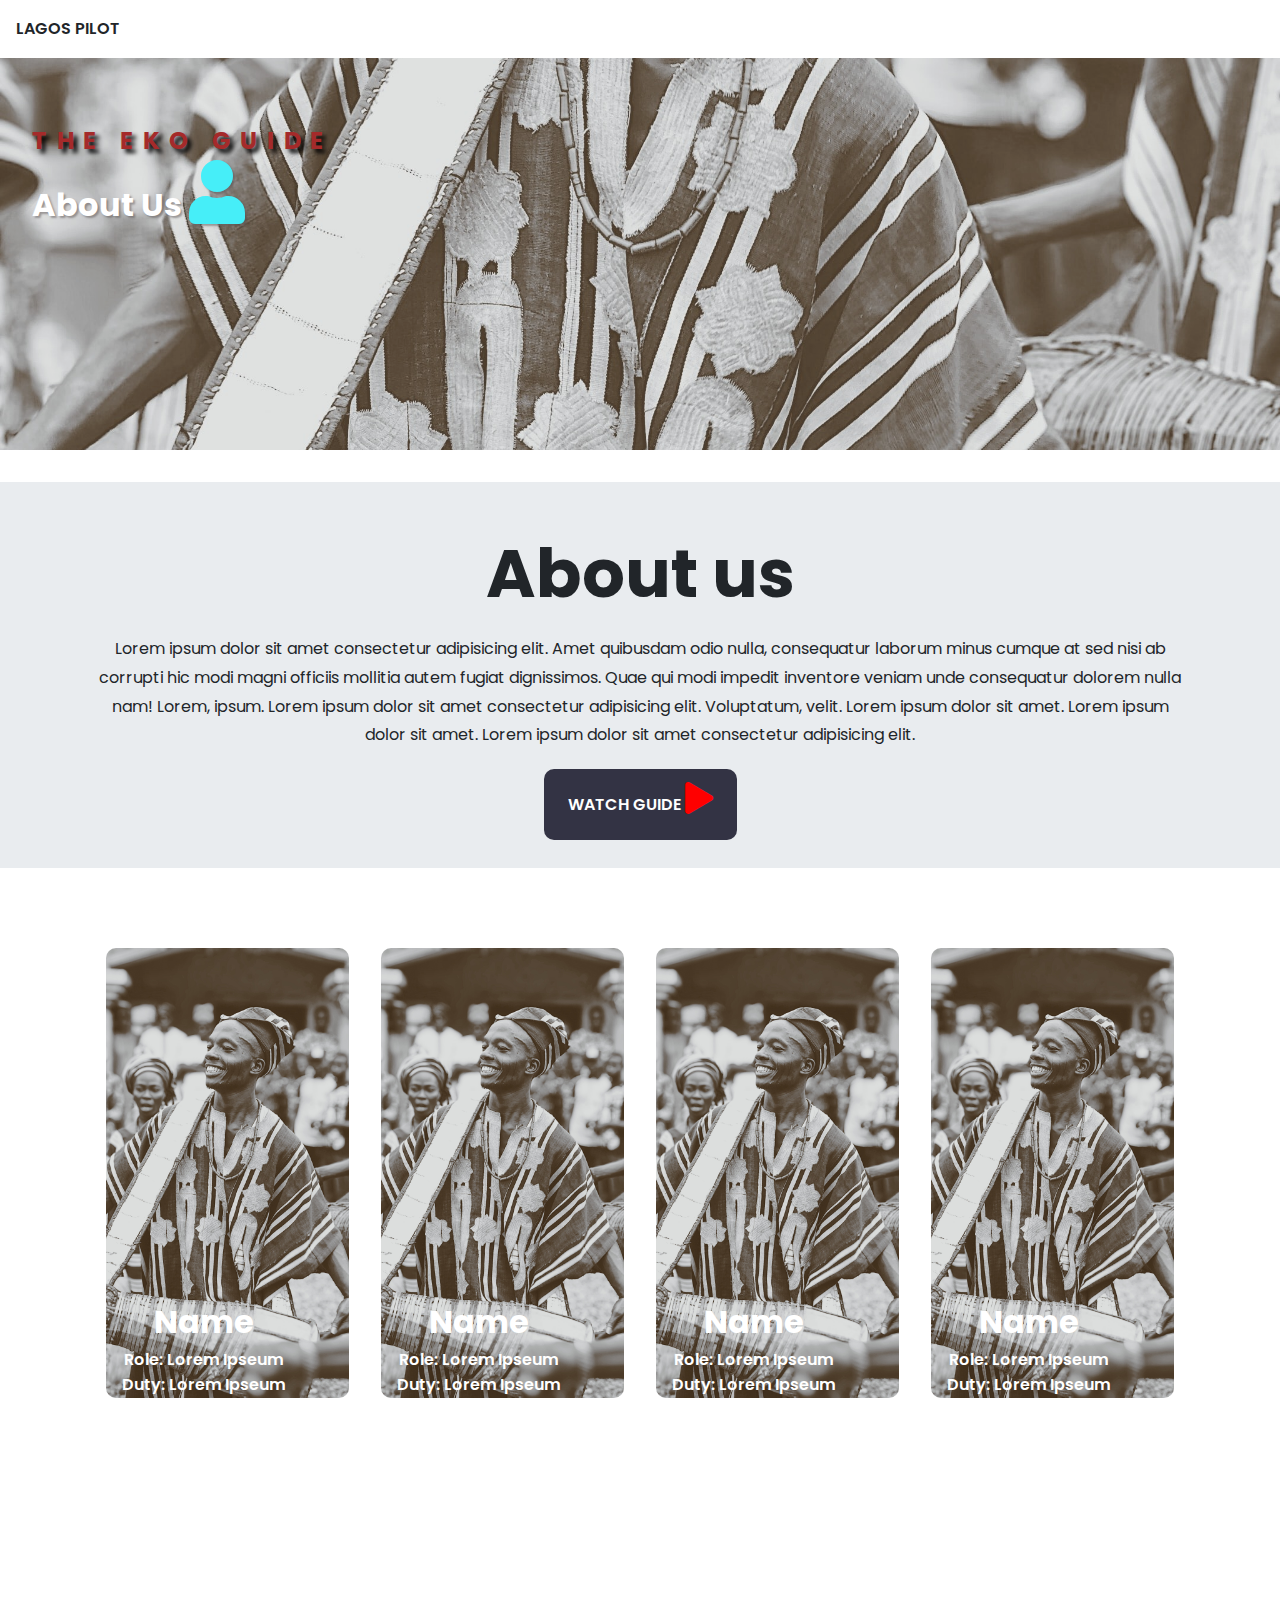
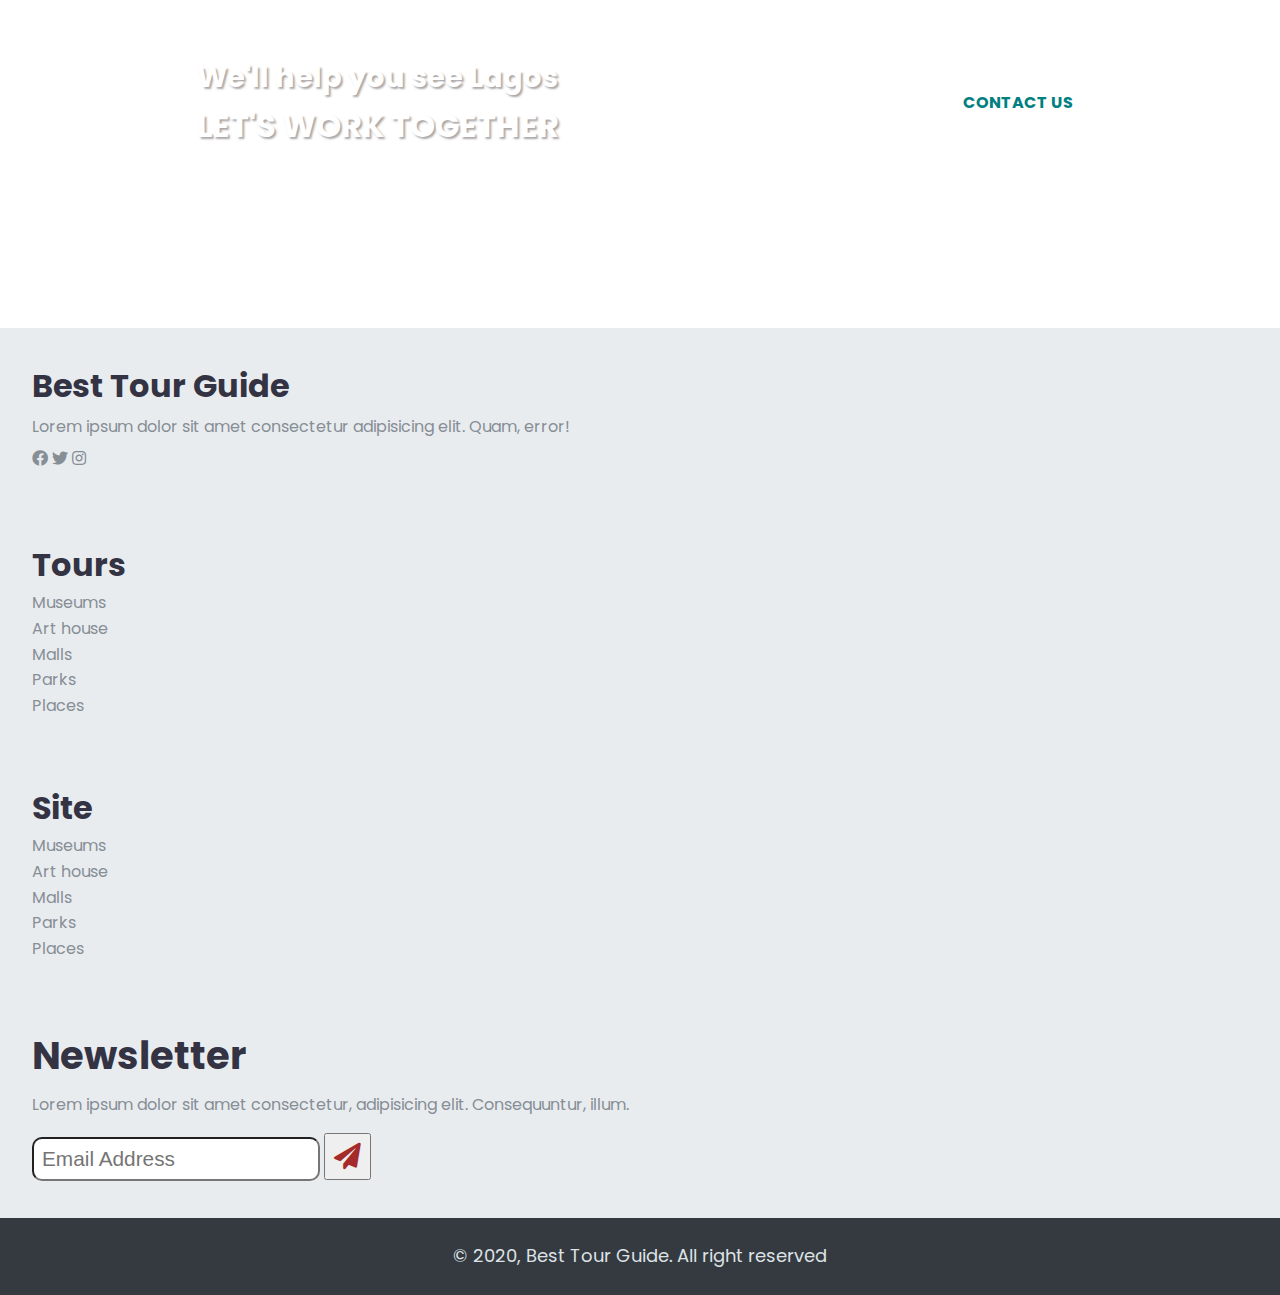
==== about.html @ 3d78832c "first" ====
<!DOCTYPE html>
<html lang="en">
<head>
    <meta charset="UTF-8">
    <meta name="viewport" content="width=device-width, initial-scale=1.0">
    <link rel="stylesheet" href="css/all.min.css">
    <link rel="stylesheet" href="css/fontawesome.min.css">
    <link rel="stylesheet" href="css/about.css">
    <link rel="stylesheet" href="css/mobile.css">
    <link href="https://fonts.googleapis.com/css2?family=Poppins:wght@300&family=Raleway&family=Roboto&display=swap" rel="stylesheet">
    <title>Lagos PIlot | About</title>
</head>
<body>
    <header>
        <nav>
            <p>Lagos Pilot</p>
            <div id="nav_label_search">
                <label for="search-search">
                    <i class="fa fa-search"></i>
                </label>
                <input type="search" name="search"
                placeholder="Search" id="header_search">
            </div>
            <ul>
                
                <li>
                    <a href="index.html">Home</a>
                </li>
                <li>
                    <a href="#" class="current">About</a>
                </li>
                <li>
                    <a href="contact.html">Contact</a>
                </li>
                <li>
                    <a href="#">Sign In</a>
                </li>
                <li>
                    <a href="#">Sign Up</a>
                </li>
            </ul>
        </nav>
        
        <section class="header-content-section">
            <h2>
               The Eko guide
            </h2>
            <h1>About Us <i class="fa fa-user fa-2x" aria-hidden="true"></i></h1>
        </section>
    </header>

    <section id="About-Lagos-Pilot">
        <div class="container-about-us">
            <h1>About us</h1>
            <p>Lorem ipsum dolor sit amet consectetur adipisicing elit. 
                Amet quibusdam odio nulla, consequatur laborum minus cumque
                 at sed nisi ab corrupti hic modi magni officiis mollitia
                autem fugiat dignissimos. Quae qui modi impedit inventore
                 veniam unde consequatur dolorem nulla nam! Lorem, ipsum.
                 Lorem ipsum dolor sit amet consectetur adipisicing elit.
                Voluptatum, velit. Lorem ipsum dolor sit amet. Lorem ipsum 
                dolor sit amet. Lorem ipsum dolor sit amet consectetur adipisicing elit.
            </p>
           
            <a class="btn" href="#">
                Watch Guide <i class="fa fa-play fa-2x" aria-hidden="true"></i>
            </a> 
        </div>
    </section>

    <section id="about-the-team">
        <div class="container-about-team">
            <div class="row-flow row-1">
                <a class="team-row" href="#">
                    <h1>Name</h1>
                    <p>Role: Lorem Ipseum</p>
                    <p>Duty: Lorem Ipseum</p>
                </a>
            </div>
            <div class="row-flow row-2">
                <a class="team-row" href="#">
                    <h1>Name</h1>
                    <p>Role: Lorem Ipseum</p>
                    <p>Duty: Lorem Ipseum</p>
                </a>
            </div>
            <div class="row-flow row-3">
                <a class="team-row" href="#">
                    <h1>Name</h1>
                    <p>Role: Lorem Ipseum</p>
                    <p>Duty: Lorem Ipseum</p>
                </a>
            </div>
            <div class="row-flow row-4">
                <a class="team-row" href="#">
                    <h1>Name</h1>
                    <p>Role: Lorem Ipseum</p>
                    <p>Duty: Lorem Ipseum</p>
                </a>
            </div>
        </div>
    </section>

    <section id="section-contact-us">
        <div class="bg-contact-us">
            <div class="flex-contact-us">
                <p>We'll help you see Lagos</p>
                <h1>Let's Work Together</h1>
            </div>
            <a href="#">Contact us</a>
        </div>
    </section>

    <section id="section-what-footer">
        <div class="what-footer-container">
            <div class="section-footer-link-details">
                <h1>
                    Best Tour Guide
                </h1>
                <p>Lorem ipsum dolor sit amet consectetur adipisicing elit. Quam, error!</p>
                <div>
                    <a href="#"><i class="fab fa-facebook"></i></a>
                    <a href="#"><i class="fab fa-twitter"></i></a>
                    <a href="#"><i class="fab fa-instagram"></i></a>
                    <a href="#"><i class="fab fa-gmail"></i></a>
                </div>
            </div>

            <div class="footer-links">
                <h1>Tours</h1>
                <ul>
                    <li><a href="#">Museums</a></li>
                    <li><a href="#">Art house</a></li>
                    <li><a href="#">Malls</a></li>
                    <li><a href="#">Parks</a></li>
                    <li><a href="#">Places</a></li>
                </ul>
            </div>

            <div class="footer-links-2">
                <h1>Site</h1>
                <ul>
                    <li><a href="#">Museums</a></li>
                    <li><a href="#">Art house</a></li>
                    <li><a href="#">Malls</a></li>
                    <li><a href="#">Parks</a></li>
                    <li><a href="#">Places</a></li>
                </ul>
            </div>
            

            <div class="section-offers">
                <h1>Newsletter</h1>
                <p>Lorem ipsum dolor sit amet consectetur, adipisicing elit. Consequuntur, illum.</p>
                <label for="mail" id="e-mail"></label>
                <input type="email" id="mail" placeholder="Email Address">
                <button><a href="#"><i class="fa fa-paper-plane fa-2x"></i></a></button>
            </div>
        </div>    
    </section>

    <footer>
        <p>&copy; 2020, Best Tour Guide. All right reserved</p>
    </footer>
</body>
</html>
---- css/about.css ----
:root {
    --primary-color: ;
    --secondary-color: ;
    --bg-color: ;
}

/* font-family: 'Poppins', sans-serif;
font-family: 'Raleway', sans-serif;
font-family: 'Roboto', sans-serif;
 */

* {
    padding: 0;
    margin: 0;
    box-sizing: border-box;
}

html {
    scroll-behavior: smooth;
}

ul {
    list-style: none;
}

a {
    text-decoration: none;
}

img {
    width: 100%;
    height: 100%;
}

body{
    color: #212529;
    font-family: 'Poppins', sans-serif;
    line-height: 1.6;
    background-color: #fff;
}

/* header */
header {
    height: 50vh;
}

.header-content-section::before {
    content: '';
    background: url('../img/lagos-culture-img.jpg') no-repeat
    center center/cover;
    position: absolute;
    top: 0;
    left: 0;
    z-index: -1;
    width: 100%;
    height: 50vh;
    opacity: 0.9;
}

nav {
    display: flex;
    justify-content: space-between;
    padding: 1rem;
    background: white;
    padding: 1rem;
}

nav p {
    text-transform: uppercase;
    text-shadow: aqua;
    font-weight: 600;
}

nav ul {
    display: flex;
}

nav ul li a {
    padding: 0.7rem;
    color: rgba(0,0,0,0.5);
}

nav ul li a.current {
    color: rgb(0,0,0);
} 

nav ul li a:hover {
    color: rgb(0,0,0);
}

#nav_label_search label {
    position: absolute;
}

#nav_label_search input {
    padding: 4px 8px 4px 32px;
}

#nav_label_search label .fa-search:before {
    content: "\f002";
    padding-left: 0.8rem;
}

header .header-content-section {
    margin: 4rem 0;
    padding-left: 2rem;
}

.header-content-section h2 {
    text-transform: uppercase;
    color: brown;
    text-shadow: 4px 4px 4px #000;
    letter-spacing: 0.6rem;
    font-weight: bold;
}

.header-content-section h1 {
    font-weight: 700;
    text-shadow: 2px 2px 2px rgba(90, 82, 82, 0.5);
    margin-bottom: 0.8rem;
    font-size: 4.5rem;
    color: #fff;
}

.fa-user {
    color: #46eef8;
}

/* About Us */
#About-Lagos-Pilot {
    margin-top: 2rem;
    background: #e9ecef;
    padding-bottom: 3rem;
}

#About-Lagos-Pilot .container-about-us {
    max-width: 1100px;
    width: 100%;
    text-align: center;
    line-height: 1.8;
    margin: 0 auto;
}

#About-Lagos-Pilot .container-about-us h1 {
    font-size: 4.2rem;
    padding-top: 2rem;
}

#About-Lagos-Pilot .container-about-us p {
    padding-bottom: 2rem;
}

.container-about-us .btn {
    color: white;
    padding: 1.5rem;
    background: #334;
    border-radius: 10px;
    font-weight: 600;
    text-transform: uppercase;
}

.container-about-us .btn:hover {
    color: black;
    background: teal;
    transition: all ease-in 1s;
}

.container-about-us .btn .fa-play {
    color: red;
}

/* about the team */
#about-the-team {
    margin-top: 4rem;
    margin-bottom: 4rem;
}

#about-the-team .container-about-team {
    max-width: 1100px;
    margin: 0 auto;
    display: flex;
    align-items: center;
    justify-content: center;
}

.container-about-team .row-flow {
    width: 100%;
    background: url('../img/lagos-culture-img.jpg') no-repeat
    center center/cover;
    height: 50vh;
    margin: 1rem;
    position: relative;
    border-radius: 10px;
}

.row-flow .team-row {
    text-align: center;
    color: #fff;
    font-weight: 600;
    position: absolute;
    bottom: 0;
    left: 1rem;
}

.row-flow .team-row:hover {
    color: #334;
}

/* contact us */
#section-contact-us {
    margin-top: 3rem;
}

#section-contact-us .bg-contact-us {
    background: url('../img/abuja-city-img.jpg') 
    no-repeat center center/cover;
    height: 50vh;
    display: flex;
    justify-content: space-around;
    align-items: center;
    width: 100%;
    margin: auto;
}

.bg-contact-us .flex-contact-us {
    font-weight: 700;
}

.bg-contact-us .flex-contact-us + a {
    padding: 10px;
    background: white;
    color: teal;
    text-transform: uppercase;
    border-radius: 10px;
    font-weight: 700;
}

.bg-contact-us .flex-contact-us + a:hover {
    background: teal;
    color: white;
    transition: all ease-in 1s;
}

.bg-contact-us .flex-contact-us h1 {
    text-transform: uppercase;
    text-shadow: 2px 2px 2px rgba(90, 82, 82, 0.5);
    font-size: 2rem;
    color: white;
}

.bg-contact-us .flex-contact-us p {
    text-shadow: 2px 2px 2px rgba(90, 82, 82, 0.5);
    font-size: 1.8rem;
    color: white;
}

/* #section-what-footer  */
#section-what-footer {
    background: #e9ecef;
}

#section-what-footer .what-footer-container {
    display: flex;
    width: 1200px;
    padding: 2rem;
}

#section-what-footer .what-footer-container > div {
    padding: 2rem;
}

.what-footer-container .section-footer-link-details h1 {
    color: #334;
    font-size: 2rem;
}

.what-footer-container .section-footer-link-details p,
.what-footer-container .section-footer-link-details > div {
    line-height: 2.0;
    color: #868e96;
}

.section-footer-link-details > div a {
    color: #868e96;
}

.section-footer-link-details > div a:hover {
    color: #334;
}

.what-footer-container .footer-links h1 {
    color: #334;
}

.what-footer-container .footer-links ul li a {
    color: #868e96;
}

.what-footer-container .footer-links ul li a:hover {
    color: #334;
}

.what-footer-container .footer-links-2 h1 {
    color: #334;
}

.what-footer-container .footer-links-2 ul li a {
    color: #868e96;
}

.what-footer-container .footer-links-2 ul li a:hover {
    color: #334;
}

.what-footer-container .section-offers h1 {
    color: #334;
    font-size: 2.4rem;
}

.what-footer-container .section-offers p {
    color: #868e96;
    margin-bottom: 5px;
}

.what-footer-container #mail {
    padding: 8px;
    font-size: 1.3rem;
    border-radius: 10px;
}


.section-offers button {
    padding: 8px;
}

.section-offers button a {
    color: brown;
}

.section-offers button a:hover {
    opacity: 0.6;
}

footer {
    text-align: center;
    background: #343a40;
    color: #dee2e6;
    padding: 1.5rem;
    font-size: 18px;
    z-index: -1;
}
---- css/mobile.css ----
#nav_label_search {
    display: none;
}

nav ul {
    display: none;
}

.header-content-section h1 {
    font-size: 2rem;
}

.form-label input {
    padding: 10px;
}

/* main content 1 */
#main-content-1 .section-header-content h1 {
    font-size: 1.8rem;
}

#main-content-1 .section-header-content p {
    padding-top: 3rem;
}


#main-content-1 section {
    display: block;
}

main-content-1 .section-content-1 {
    padding: 2rem;
}

#main-content-1 div {
    margin: 0 auto;
}


/* section tour guide */
.section-tour-guide-top {
    display: block;
}

/* .swiper-slide {
    background: white;
    display: flex;
    flex-direction: column;
    width: 100%;
} */


.swiper-wrapper {
    display: flex;
    flex-direction: row;
}
.swiper-container {
    height: 50vh;
    width: 100%;
}

/* section-people-places  */
#section-people-places .container-people-places .para-people {
    font-size: 1rem;
    text-align: center;
}

#section-people-places .container-people-places .headtag-people {
    text-align: center;
}

#section-people-places .section-flex-places {
    display: block;
}

.section-flex-places {
    margin: 0 auto;
}

.star-rating-row {
    display: block;
}

.flexed {
    text-align: center;
}

/* image before footer */
.img-info-container h1 {
    font-size: 1.5rem;
}

.img-info-container a {
    padding: 10px;
    font-size: 14px;
}

.color-img-info {
    font-size: 4rem;
}

#section-what-footer .what-footer-container {
    display: block;
    padding: 0px;
}

.what-footer-container .section-offers p {
    margin-bottom: 1rem;
}

.what-footer-container .section-offers h1 {
    margin-bottom: 5px;
}

.what-footer-container #mail {
    margin-bottom: 5px;
}
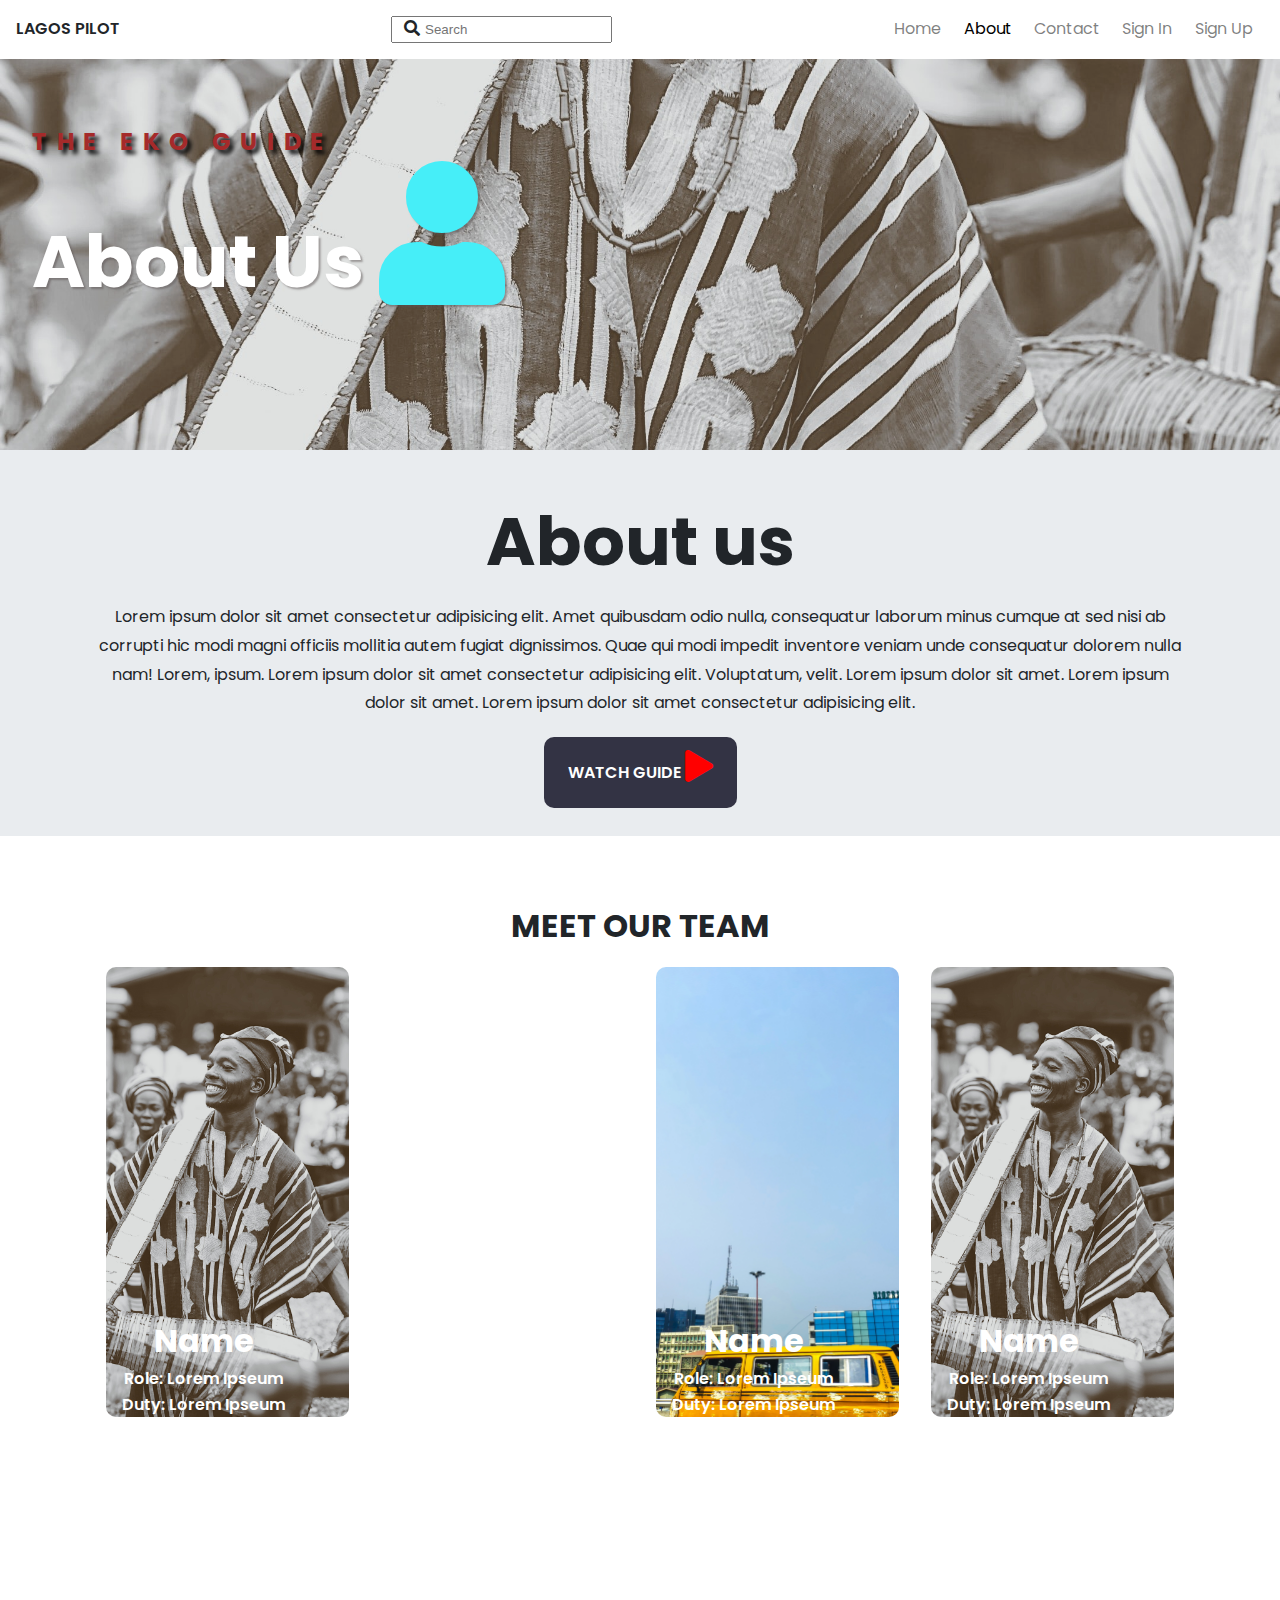
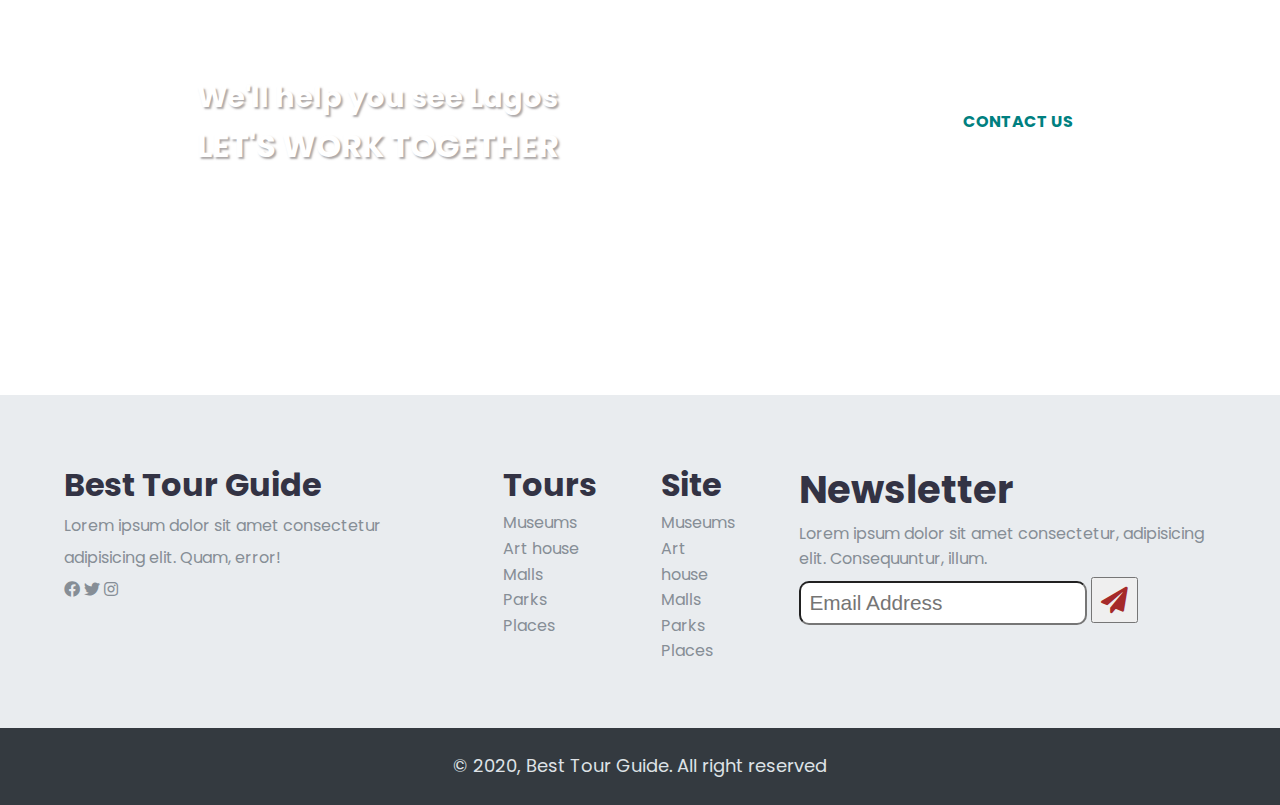
==== commit bcee7235: "mobile responsive upload" ====
--- a/about.html
+++ b/about.html
@@ -5,8 +5,9 @@
     <meta name="viewport" content="width=device-width, initial-scale=1.0">
     <link rel="stylesheet" href="css/all.min.css">
     <link rel="stylesheet" href="css/fontawesome.min.css">
+    <link rel="stylesheet" href="css/style.css">
     <link rel="stylesheet" href="css/about.css">
-    <link rel="stylesheet" href="css/mobile.css">
+    <link rel="stylesheet" media="screen and (max-width: 760px)" href="css/mobile.css">
     <link href="https://fonts.googleapis.com/css2?family=Poppins:wght@300&family=Raleway&family=Roboto&display=swap" rel="stylesheet">
     <title>Lagos PIlot | About</title>
 </head>
@@ -69,6 +70,7 @@
     </section>
 
     <section id="about-the-team">
+        <h1 class="heading-about-team">Meet Our team</h1>
         <div class="container-about-team">
             <div class="row-flow row-1">
                 <a class="team-row" href="#">
--- a/css/style.css
+++ b/css/style.css
@@ -0,0 +1,515 @@
+:root {
+    --primary-color: ;
+    --secondary-color: ;
+    --bg-color: ;
+}
+
+/* font-family: 'Poppins', sans-serif;
+font-family: 'Raleway', sans-serif;
+font-family: 'Roboto', sans-serif;
+ */
+
+* {
+    padding: 0;
+    margin: 0;
+    box-sizing: border-box;
+}
+
+html {
+    scroll-behavior: smooth;
+}
+
+ul {
+    list-style: none;
+}
+
+a {
+    text-decoration: none;
+}
+
+img {
+    width: 100%;
+    height: 100%;
+}
+
+body{
+    color: #212529;
+    font-family: 'Poppins', sans-serif;
+    line-height: 1.6;
+    background-color: #fff;
+}
+
+/* header */
+header {
+    height: 120vh;
+}
+
+.header-content-section::before {
+    content: '';
+    background: url('../img/lagos-culture-img.jpg') no-repeat
+    center center/cover;
+    position: absolute;
+    top: 0;
+    left: 0;
+    z-index: -1;
+    width: 100%;
+    height: 120%;
+    opacity: 0.9;
+}
+
+nav {
+    display: flex;
+    justify-content: space-between;
+    padding: 1rem;
+    background: white;
+    padding: 1rem;
+}
+
+nav p {
+    text-transform: uppercase;
+    text-shadow: aqua;
+    font-weight: 600;
+}
+
+nav ul {
+    display: flex;
+}
+
+nav ul li a {
+    padding: 0.7rem;
+    color: rgba(0,0,0,0.5);
+}
+
+nav ul li a.current {
+    color: rgb(0,0,0);
+} 
+
+nav ul li a:hover {
+    color: rgb(0,0,0);
+}
+
+#nav_label_search label {
+    position: absolute;
+}
+
+#nav_label_search input {
+    padding: 4px 8px 4px 32px;
+}
+
+#nav_label_search label .fa-search:before {
+    content: "\f002";
+    padding-left: 0.8rem;
+}
+
+header .header-content-section {
+    margin: 12rem 0;
+    padding-left: 2rem;
+}
+
+.header-content-section h2 {
+    text-transform: uppercase;
+    color: brown;
+    text-shadow: 4px 4px 4px #000;
+    letter-spacing: 0.6rem;
+    font-weight: bold;
+}
+
+.header-content-section h1 {
+    font-weight: 700;
+    text-shadow: 2px 2px 2px rgba(0,0,0,0.5);
+    margin-bottom: 0.8rem;
+    font-size: 4.5rem;
+    color: #fff;
+}
+
+.form-label {
+    display: flex;
+}
+
+.form-label input {
+    width: 100%;
+    border-radius: 10rem;
+    width: 70%;
+    padding: .375rem .75rem;
+    font-size: 1rem;
+    font-weight: 400;
+    line-height: 1.6;
+    color: #495057;
+}
+
+.form-label input:focus {
+   outline: none; 
+}
+
+.form-label button {
+    display: block;
+    text-align: left;
+    border-radius: 5px;
+    padding: 14px;
+}
+
+.form-label button a {
+    color: black;
+}
+
+.form-label button a:hover {
+    color: #334;
+}
+
+.form-label button i {
+    font-size: 2em;
+}
+
+/* main content */
+#main-content-1 section {
+    display: flex;
+    justify-content: space-around;
+    margin-top: -2rem;
+}
+
+#main-content-1 {
+    background: #f8f9fa;
+    padding-top: 2rem;
+}
+
+#main-content-1 .section-content-1 {
+    padding: 3rem;
+}
+
+#main-content-1 div {
+    margin: 2rem auto;
+    text-align: center;
+}
+
+#main-content-1 .section-header-content p {
+    letter-spacing: 2px;
+    color: brown;
+    text-transform: uppercase;
+    font-weight: 700;
+    font-size: 1.3rem;
+    text-shadow: 1px 1px 1px #000;
+}
+
+#main-content-1 .section-header-content h1 {
+    margin-bottom: 1.5rem;
+    font-weight: 700;
+}
+
+.fa-map-marker-alt .fa-map-signs .fa-map {
+    display: inline-block;
+    background: #eaedfe;
+}
+
+#main-content-1 .section-content-1 p {
+    color: #868e98;
+    font-size: 1.2rem;
+}
+
+/* Tour guide section */
+#tour-guide{
+    margin-top: 3rem;
+    max-width: 1200px;
+    width: 100%;
+    height: auto;
+    margin: 2rem auto;
+}
+
+.section-tour-guide-top {
+    display: flex;
+    justify-content: space-between;
+    padding: 4rem;
+}
+
+.section-tour-guide-top .tour-guide-top p {
+    color: brown;
+    letter-spacing: 2px;
+    font-weight: 700;
+    text-shadow: 1px 1px 1px #334;
+    text-transform: uppercase;
+    font-size: 18px;
+}
+
+.section-tour-guide-top .tour-guide-top h2 {
+    font-weight: 700;
+    line-height: 1.3;
+}
+
+.section-tour-guide-top  .more-tour-arrow a {
+    color: #868e96;
+}
+
+.section-tour-guide-top  .more-tour-arrow a:hover {
+    text-decoration: underline;
+} 
+
+.swiper-container {
+    height: 50vh;
+    max-width: 900px;
+    padding: 2rem;
+}
+
+.swiper-slide {
+    background: white;
+    display: flex;
+    justify-content: center;
+    align-items: center;
+    text-align: center;
+    font-size: 60px;
+    border-radius: 2rem;
+}
+
+/* section-people-places  */
+.container-people-places {
+    margin: 2rem auto;
+    max-width: 1200px;
+    padding-top: 3rem;
+}
+
+#section-people-places {
+    background: #f8f9fa;
+}
+
+#section-people-places .section-flex-places {
+    display: flex;
+}
+
+.flexed {
+    margin: 2rem;
+    margin-bottom: 2rem;
+}
+
+.flexed h1, .flexed p {
+    padding: 5px;
+}
+
+.restaurant, .malls, .resort{
+    background: #fff;
+    border-radius: 10px;;
+}
+
+.flexed img {
+    max-width: 300px;
+    height: 400px;
+    border-radius: 10px;
+}
+
+.fa-star {
+    color: goldenrod;
+}
+
+.flexed h1 {
+    color: #343a40;
+}
+
+.star-rating-row {
+    display: flex;
+    justify-content: space-between;
+}
+
+.star-rating-row p {
+    color: #868e96;
+    font-size: 14px;
+}
+
+.flexed-price {
+    color: #46eef8;
+    text-transform: uppercase;
+    font-weight: 700;
+    font-size: 24px;
+}
+
+#section-people-places .container-people-places .para-people {
+    letter-spacing: 2px;
+    color: brown;
+    text-transform: uppercase;
+    font-weight: 700;
+    font-size: 1.3rem;
+    text-shadow: 1px 1px 1px #000;
+}
+
+#section-people-places .container-people-places .headtag-people {
+    margin-bottom: 1.5rem;
+    font-weight: 700;
+}
+
+/* img-info */
+#img-info {
+    position: relative;
+    background: url('../img/abuja-city-img.jpg') no-repeat
+    center center/cover;
+    height: 100vh;
+    width: 100%;
+    opacity: 0.8;
+}
+
+.img-info-container {
+    position: absolute;
+    top: 15rem;
+    left: 5rem;
+}
+
+.img-info-container h1 {
+    font-size: 4.5rem;
+    color: #fff;
+    text-shadow: 2px 2px 2px #334;
+}
+
+.img-info-container a {
+    color: #334;
+    font-weight: 600;
+    padding: 1rem;
+    font-size: 20px;
+    letter-spacing: 1px;
+    background: #fff;
+    border-radius: 10px;
+}
+
+.img-info-container a:hover {
+    transition: all ease-in 1s;
+    background: #46eef8;
+}
+
+.color-img-info {
+    color: #46eef8;
+    font-weight: 700;
+    font-size: 6rem;
+}
+
+
+/* #section-what-footer  */
+#section-what-footer {
+    background: #e9ecef;
+    margin-top: 3rem;
+    width: 100%;
+}
+
+#section-what-footer .what-footer-container {
+    display: flex;
+    padding: 2rem;
+    width: 100%;
+}
+
+#section-what-footer .what-footer-container > div {
+    padding: 2rem;
+}
+
+.what-footer-container .section-footer-link-details h1 {
+    color: #334;
+    font-size: 2rem;
+}
+
+.what-footer-container .section-footer-link-details p,
+.what-footer-container .section-footer-link-details > div {
+    line-height: 2.0;
+    color: #868e96;
+}
+
+.section-footer-link-details > div a {
+    color: #868e96;
+}
+
+.section-footer-link-details > div a:hover {
+    color: #334;
+}
+
+.what-footer-container .footer-links h1 {
+    color: #334;
+}
+
+.what-footer-container .footer-links ul li a {
+    color: #868e96;
+}
+
+.what-footer-container .footer-links ul li a:hover {
+    color: #334;
+}
+
+.what-footer-container .footer-links-2 h1 {
+    color: #334;
+}
+
+.what-footer-container .footer-links-2 ul li a {
+    color: #868e96;
+}
+
+.what-footer-container .footer-links-2 ul li a:hover {
+    color: #334;
+}
+
+.what-footer-container .section-offers h1 {
+    color: #334;
+    font-size: 2.4rem;
+}
+
+.what-footer-container .section-offers p {
+    color: #868e96;
+    margin-bottom: 5px;
+}
+
+.what-footer-container #mail {
+    padding: 8px;
+    font-size: 1.3rem;
+    border-radius: 10px;
+}
+
+
+.section-offers button {
+    padding: 8px;
+}
+
+.section-offers button a {
+    color: brown;
+}
+
+.section-offers button a:hover {
+    opacity: 0.6;
+}
+
+footer {
+    text-align: center;
+    background: #343a40;
+    color: #dee2e6;
+    padding: 1.5rem;
+    font-size: 18px;
+}
+
+@media (min-width: 761px) and (max-width: 1000px) {
+    nav ul {
+        display: none;
+    }
+
+    #nav_label_search {
+        display: none;
+    }
+
+    header .header-content-section {
+        margin-top: 20rem 0;
+    }
+
+    #main-content-1 section {
+        display: block;
+    }
+    #main-content-1 .section-content-1 {
+        padding: 5rem;
+        margin-top: -3rem;
+    }
+    #section-people-places .section-flex-places {
+        display: flex;
+    }
+    .flexed img {
+        max-width: 200px;
+        height: 300px;
+    }
+    .star-rating-row {
+        display: block;
+    }
+    .star-rating-row p {
+        font-size: 15px;
+    }
+    #section-what-footer .what-footer-container {
+        display: flex;
+        padding: 0rem;
+        width: 100%;
+    }
+    
+}--- a/css/about.css
+++ b/css/about.css
@@ -128,7 +128,7 @@
 
 /* About Us */
 #About-Lagos-Pilot {
-    margin-top: 2rem;
+    margin-top: 0rem;
     background: #e9ecef;
     padding-bottom: 3rem;
 }
@@ -183,14 +183,33 @@
     justify-content: center;
 }
 
-.container-about-team .row-flow {
-    width: 100%;
-    background: url('../img/lagos-culture-img.jpg') no-repeat
-    center center/cover;
+.container-about-team .row-flow,
+.container-about-team .row-1 {
+    width: 100%;
     height: 50vh;
     margin: 1rem;
     position: relative;
     border-radius: 10px;
+}
+
+.container-about-team .row-1 {
+    background: url('../img/lagos-culture-img.jpg') no-repeat
+    center center/cover;
+}
+
+.container-about-team .row-2 {
+    background: url('../img/abuja-city-img.jpg') no-repeat
+    center center/cover;
+}
+
+.container-about-team .row-3 {
+    background: url('../img/city-img.jpg') no-repeat
+    center center/cover;
+}
+
+.container-about-team .row-4 {
+    background: url('../img/lagos-culture-img.jpg') no-repeat
+    center center/cover;
 }
 
 .row-flow .team-row {
@@ -206,6 +225,12 @@
     color: #334;
 }
 
+#about-the-team .heading-about-team {
+    text-align: center;
+    text-transform: uppercase;
+    font-weight: 700px;
+}
+
 /* contact us */
 #section-contact-us {
     margin-top: 3rem;
@@ -263,6 +288,7 @@
     display: flex;
     width: 1200px;
     padding: 2rem;
+    width: 100%;
 }
 
 #section-what-footer .what-footer-container > div {
@@ -350,3 +376,28 @@
     z-index: -1;
 }
 
+@media (min-width: 761px) and (max-width: 1000px) {
+    header {
+        height: 30vh;
+    }
+    #About-Lagos-Pilot .container-about-us p {
+        padding: 2rem;
+    }
+    #section-what-footer .what-footer-container {
+        display: block;
+        width: 100%;
+        padding: 2rem;
+    }
+
+    #about-the-team .container-about-team {
+        display: block;
+        padding: 5rem;
+    }
+
+    .container-about-team .row-flow, .container-about-team .row-1 {
+        margin: 1.3rem;
+    }
+
+    
+}
+
--- a/css/mobile.css
+++ b/css/mobile.css
@@ -28,7 +28,7 @@
     display: block;
 }
 
-main-content-1 .section-content-1 {
+#main-content-1 .section-content-1 {
     padding: 2rem;
 }
 
@@ -115,3 +115,83 @@
 .what-footer-container #mail {
     margin-bottom: 5px;
 }
+
+/* contact styling */
+#about-the-team .container-about-team {
+    display: block;
+    padding: 2rem;
+}
+
+.container-about-team .row-flow {
+    margin: 0rem;
+    margin-bottom: 2rem;
+}
+
+#section-contact-us .bg-contact-us {
+    display: block;
+    padding: 3rem;
+}
+
+.bg-contact-us .flex-contact-us {
+    padding-bottom: 0.8rem;
+}
+
+.bg-contact-us .flex-contact-us p {
+    font-size: 1rem;
+}
+
+#section-what-footer .what-footer-container {
+    display: block;
+    width: 100%;
+}
+
+#About-Lagos-Pilot .container-about-us p {
+    padding: 2rem;
+}
+
+#About-Lagos-Pilot .container-about-us h1 {
+    font-size: 3.2rem;
+    padding-bottom: 0rem;
+}
+
+#contact-us .container-contact-us h1 {
+    font-size: 2.5rem;
+    margin-bottom: 1rem;
+    text-align: center;
+}
+
+#contact-us .container-contact-us p {
+    font-size: 1rem;
+    text-align: center;
+}
+
+#message form {
+    max-width: 400px;
+    text-align: center;
+    margin: 1rem auto;
+    padding: 1rem;
+}
+
+/* sign in */
+.container-flex .item img{
+    display: none;
+}
+
+#sign-in .container-flex {
+    display: block;
+}
+
+.container-flex .item img {
+    border-radius: 1rem;
+}
+
+.container-sign-in #form-sign-in {
+    margin: 0rem auto;
+    max-width: 25rem;
+    padding: 2rem;
+}
+
+.special2 {
+    text-align: center;
+    padding-left: 2rem;
+}